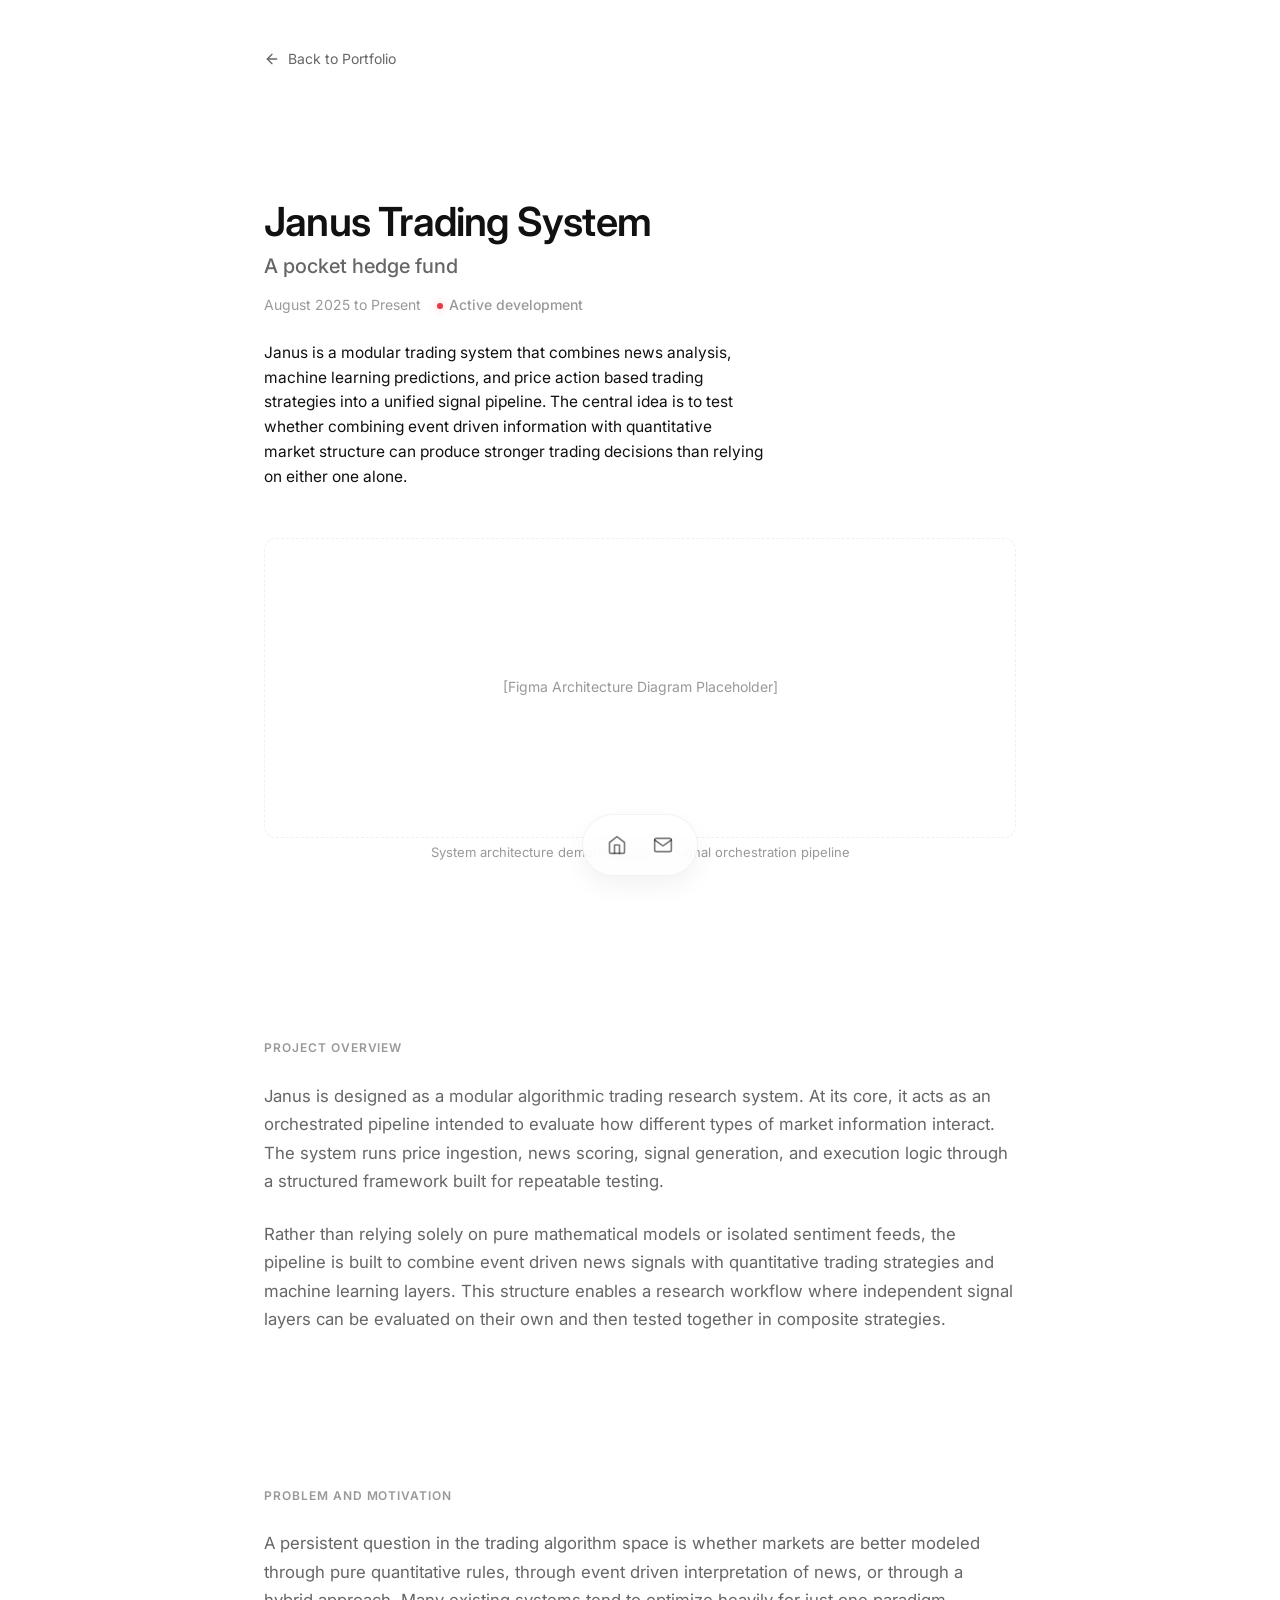
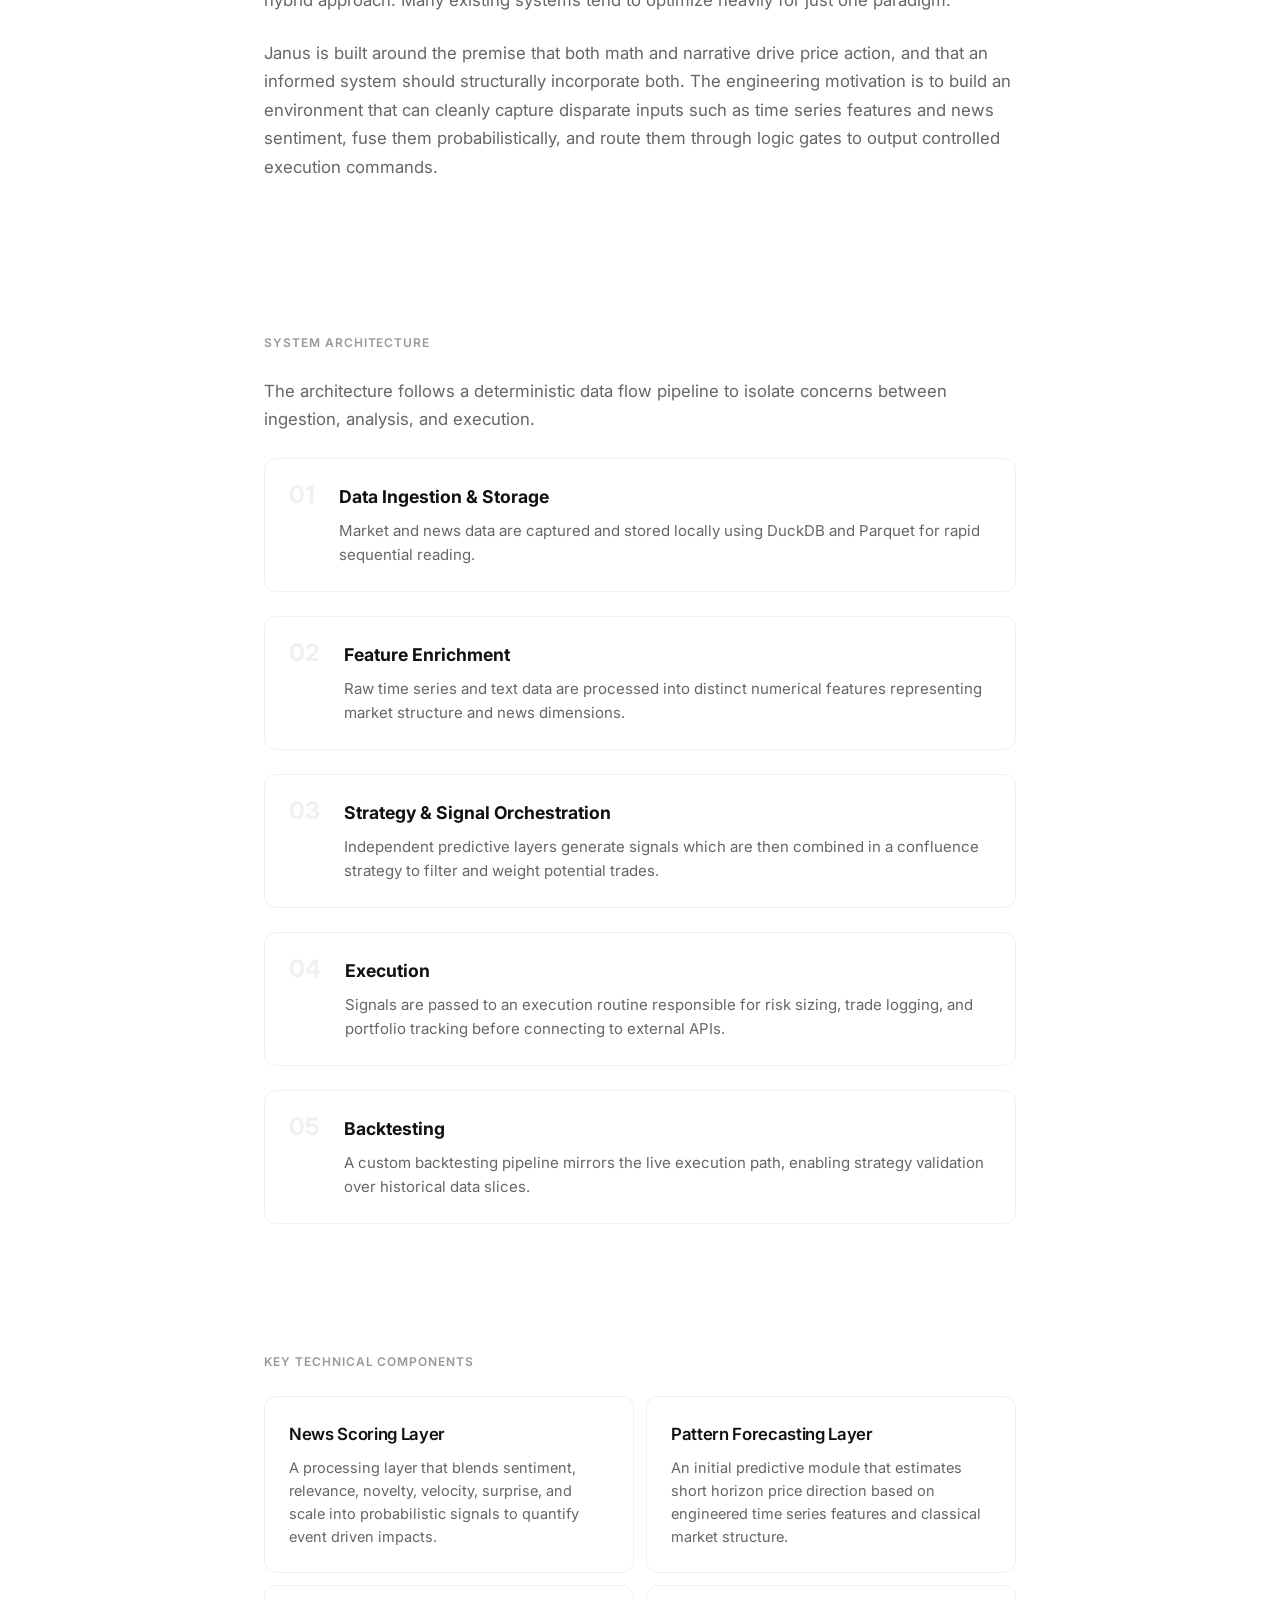
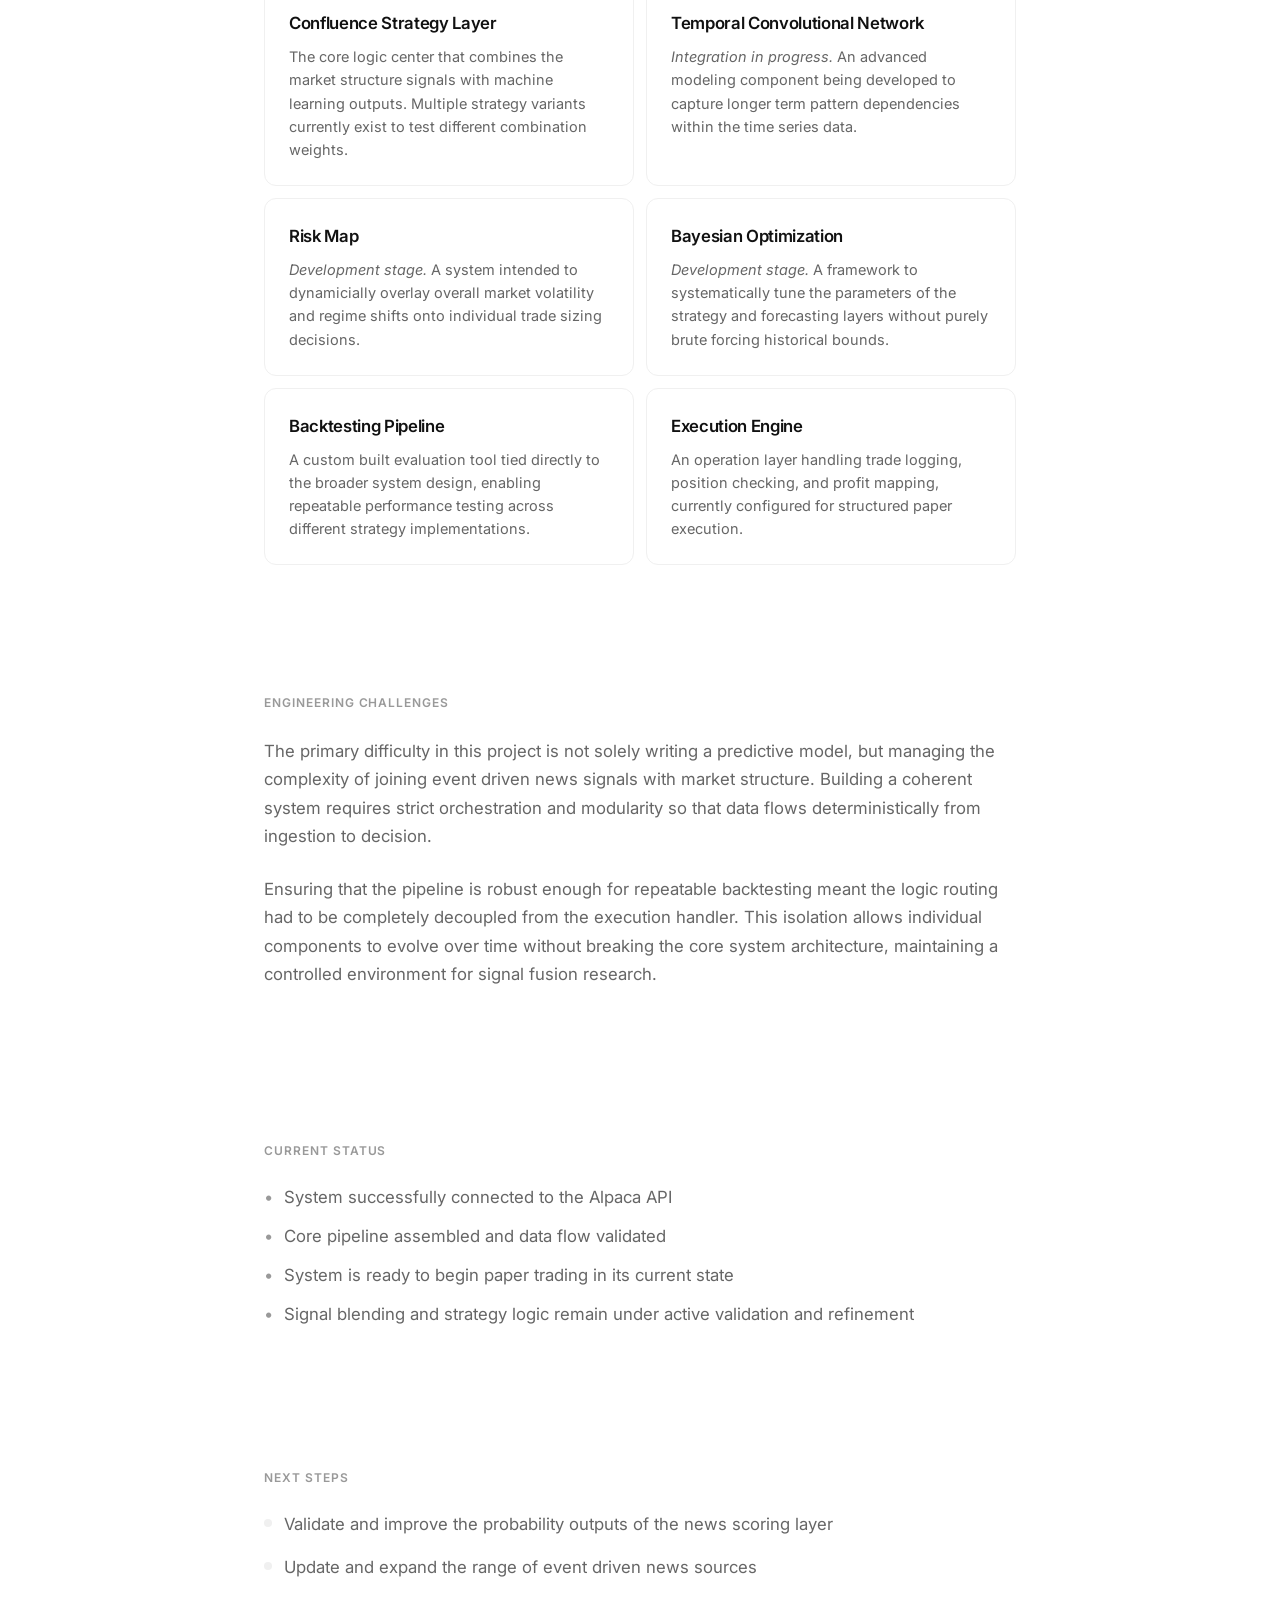
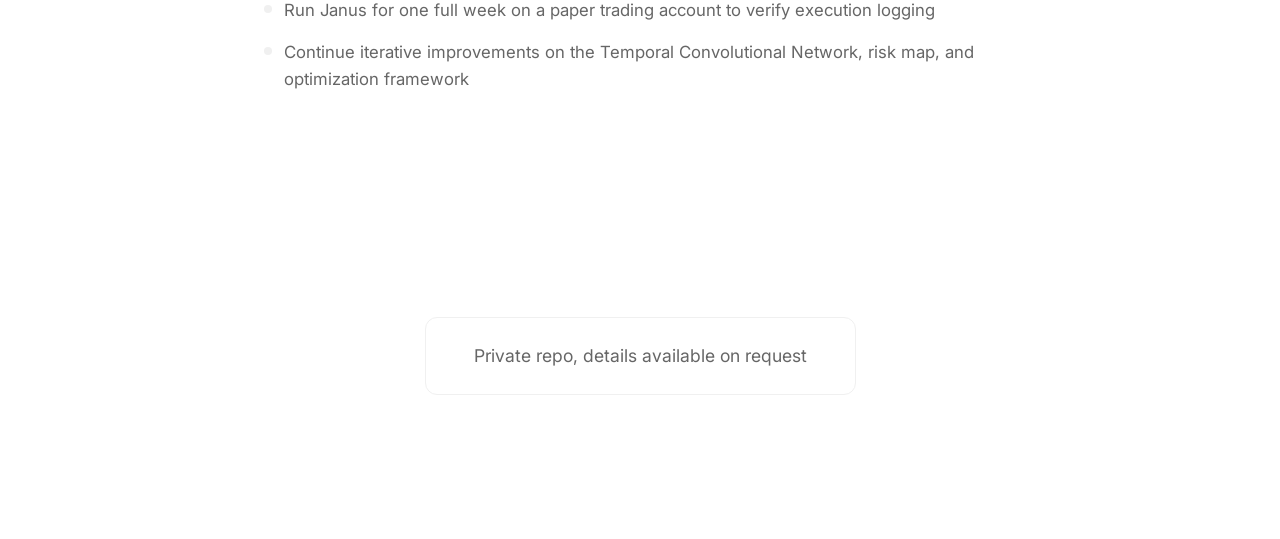
==== projects/janus-trading-system/index.html @ ca42a752 "feat: add Janus Trading System project page" ====
<!DOCTYPE html>
<html lang="en">

<head>
    <meta charset="UTF-8">
    <meta name="viewport" content="width=device-width, initial-scale=1.0">
    <title>Janus Trading System | Karim Sayyahin</title>
    <link rel="preconnect" href="https://fonts.googleapis.com">
    <link rel="preconnect" href="https://fonts.gstatic.com" crossorigin>
    <link href="https://fonts.googleapis.com/css2?family=Inter:wght@400;500;600&display=swap" rel="stylesheet">
    <link rel="icon" type="image/x-icon" href="../../favicon.ico">
    <link rel="icon" type="image/png" sizes="32x32" href="../../favicon-32.png">
    <link rel="apple-touch-icon" href="../../apple-touch-icon.png">
    <link rel="stylesheet" href="../../css/styles.css">
</head>

<body>
    <div class="container project-page-container">

        <main class="main-content project-content">
            <a href="../../index.html" class="back-link">
                <svg viewBox="0 0 24 24" fill="none" stroke="currentColor" stroke-width="2" stroke-linecap="round"
                    stroke-linejoin="round">
                    <line x1="19" y1="12" x2="5" y2="12"></line>
                    <polyline points="12 19 5 12 12 5"></polyline>
                </svg>
                Back to Portfolio
            </a>

            <!-- 1. Hero section -->
            <section class="project-hero">
                <div class="hero-header">
                    <h1>Janus Trading System</h1>
                    <p class="project-subtitle">A pocket hedge fund</p>
                    <div class="project-meta-info">
                        <span class="meta-date">August 2025 to Present</span>
                        <span class="meta-status status-progress"><span class="status-dot"></span>Active
                            development</span>
                    </div>
                </div>

                <p class="intro-lead">
                    Janus is a modular trading system that combines news analysis, machine learning predictions, and
                    price action based trading strategies into a unified signal pipeline. The central idea is to test
                    whether combining event driven information with quantitative market structure can produce stronger
                    trading decisions than relying on either one alone.
                </p>

                <!-- Architecture Diagram Anchor -->
                <div class="architecture-diagram-placeholder">
                    <div class="placeholder-box">
                        <span>[Figma Architecture Diagram Placeholder]</span>
                    </div>
                    <p class="placeholder-caption">System architecture demonstrating the signal orchestration pipeline
                    </p>
                </div>
            </section>

            <!-- 2. Project overview -->
            <section class="project-section">
                <h3 class="section-title">Project Overview</h3>
                <p class="project-text">
                    Janus is designed as a modular algorithmic trading research system. At its core, it acts as an
                    orchestrated pipeline intended to evaluate how different types of market information interact. The
                    system runs price ingestion, news scoring, signal generation, and execution logic through a
                    structured framework built for repeatable testing.
                </p>
                <p class="project-text">
                    Rather than relying solely on pure mathematical models or isolated sentiment feeds, the pipeline is
                    built to combine event driven news signals with quantitative trading strategies and machine learning
                    layers. This structure enables a research workflow where independent signal layers can be evaluated
                    on their own and then tested together in composite strategies.
                </p>
            </section>

            <!-- 3. Problem and motivation -->
            <section class="project-section">
                <h3 class="section-title">Problem and Motivation</h3>
                <p class="project-text">
                    A persistent question in the trading algorithm space is whether markets are better modeled through
                    pure quantitative rules, through event driven interpretation of news, or through a hybrid approach.
                    Many existing systems tend to optimize heavily for just one paradigm.
                </p>
                <p class="project-text">
                    Janus is built around the premise that both math and narrative drive price action, and that an
                    informed system should structurally incorporate both. The engineering motivation is to build an
                    environment that can cleanly capture disparate inputs such as time series features and news
                    sentiment, fuse them probabilistically, and route them through logic gates to output controlled
                    execution commands.
                </p>
            </section>

            <!-- 4. System architecture -->
            <section class="project-section">
                <h3 class="section-title">System Architecture</h3>
                <p class="project-text">
                    The architecture follows a deterministic data flow pipeline to isolate concerns between ingestion,
                    analysis, and execution.
                </p>
                <div class="architecture-list">
                    <div class="arch-step">
                        <span class="arch-number">01</span>
                        <div class="arch-detail">
                            <strong>Data Ingestion & Storage</strong>
                            <p>Market and news data are captured and stored locally using DuckDB and Parquet for rapid
                                sequential reading.</p>
                        </div>
                    </div>
                    <div class="arch-step">
                        <span class="arch-number">02</span>
                        <div class="arch-detail">
                            <strong>Feature Enrichment</strong>
                            <p>Raw time series and text data are processed into distinct numerical features representing
                                market structure and news dimensions.</p>
                        </div>
                    </div>
                    <div class="arch-step">
                        <span class="arch-number">03</span>
                        <div class="arch-detail">
                            <strong>Strategy & Signal Orchestration</strong>
                            <p>Independent predictive layers generate signals which are then combined in a confluence
                                strategy to filter and weight potential trades.</p>
                        </div>
                    </div>
                    <div class="arch-step">
                        <span class="arch-number">04</span>
                        <div class="arch-detail">
                            <strong>Execution</strong>
                            <p>Signals are passed to an execution routine responsible for risk sizing, trade logging,
                                and portfolio tracking before connecting to external APIs.</p>
                        </div>
                    </div>
                    <div class="arch-step">
                        <span class="arch-number">05</span>
                        <div class="arch-detail">
                            <strong>Backtesting</strong>
                            <p>A custom backtesting pipeline mirrors the live execution path, enabling strategy
                                validation over historical data slices.</p>
                        </div>
                    </div>
                </div>
            </section>

            <!-- 5. Key technical components -->
            <section class="project-section">
                <h3 class="section-title">Key Technical Components</h3>
                <div class="components-grid">

                    <div class="component-card">
                        <h4>News Scoring Layer</h4>
                        <p>A processing layer that blends sentiment, relevance, novelty, velocity, surprise, and scale
                            into probabilistic signals to quantify event driven impacts.</p>
                    </div>

                    <div class="component-card">
                        <h4>Pattern Forecasting Layer</h4>
                        <p>An initial predictive module that estimates short horizon price direction based on engineered
                            time series features and classical market structure.</p>
                    </div>

                    <div class="component-card">
                        <h4>Confluence Strategy Layer</h4>
                        <p>The core logic center that combines the market structure signals with machine learning
                            outputs. Multiple strategy variants currently exist to test different combination weights.
                        </p>
                    </div>

                    <div class="component-card">
                        <h4>Temporal Convolutional Network</h4>
                        <p><em>Integration in progress.</em> An advanced modeling component being developed to capture
                            longer term pattern dependencies within the time series data.</p>
                    </div>

                    <div class="component-card">
                        <h4>Risk Map</h4>
                        <p><em>Development stage.</em> A system intended to dynamicially overlay overall market
                            volatility and regime shifts onto individual trade sizing decisions.</p>
                    </div>

                    <div class="component-card">
                        <h4>Bayesian Optimization</h4>
                        <p><em>Development stage.</em> A framework to systematically tune the parameters of the strategy
                            and forecasting layers without purely brute forcing historical bounds.</p>
                    </div>

                    <div class="component-card">
                        <h4>Backtesting Pipeline</h4>
                        <p>A custom built evaluation tool tied directly to the broader system design, enabling
                            repeatable performance testing across different strategy implementations.</p>
                    </div>

                    <div class="component-card">
                        <h4>Execution Engine</h4>
                        <p>An operation layer handling trade logging, position checking, and profit mapping, currently
                            configured for structured paper execution.</p>
                    </div>

                </div>
            </section>

            <!-- 6. Engineering challenges -->
            <section class="project-section">
                <h3 class="section-title">Engineering Challenges</h3>
                <p class="project-text">
                    The primary difficulty in this project is not solely writing a predictive model, but managing the
                    complexity of joining event driven news signals with market structure. Building a coherent system
                    requires strict orchestration and modularity so that data flows deterministically from ingestion to
                    decision.
                </p>
                <p class="project-text">
                    Ensuring that the pipeline is robust enough for repeatable backtesting meant the logic routing had
                    to be completely decoupled from the execution handler. This isolation allows individual components
                    to evolve over time without breaking the core system architecture, maintaining a controlled
                    environment for signal fusion research.
                </p>
            </section>

            <!-- 7. Current status -->
            <section class="project-section">
                <h3 class="section-title">Current Status</h3>
                <ul class="clean-list">
                    <li>System successfully connected to the Alpaca API</li>
                    <li>Core pipeline assembled and data flow validated</li>
                    <li>System is ready to begin paper trading in its current state</li>
                    <li>Signal blending and strategy logic remain under active validation and refinement</li>
                </ul>
            </section>

            <!-- 8. Next steps -->
            <section class="project-section">
                <h3 class="section-title">Next Steps</h3>
                <div class="roadmap-layout">
                    <div class="roadmap-item">
                        <span class="roadmap-bullet"></span>
                        <p>Validate and improve the probability outputs of the news scoring layer</p>
                    </div>
                    <div class="roadmap-item">
                        <span class="roadmap-bullet"></span>
                        <p>Update and expand the range of event driven news sources</p>
                    </div>
                    <div class="roadmap-item">
                        <span class="roadmap-bullet"></span>
                        <p>Run Janus for one full week on a paper trading account to verify execution logging</p>
                    </div>
                    <div class="roadmap-item">
                        <span class="roadmap-bullet"></span>
                        <p>Continue iterative improvements on the Temporal Convolutional Network, risk map, and
                            optimization framework</p>
                    </div>
                </div>
            </section>

            <!-- 9. CTA -->
            <section class="project-cta">
                <div class="cta-box">
                    <p>Private repo, details available on request</p>
                </div>
            </section>

        </main>

    </div>

    <div class="floating-dock-container">
        <nav class="floating-dock">
            <!-- Back to top or simple navigation -->
            <a href="../../index.html" class="dock-item" aria-label="Home">
                <svg viewBox="0 0 24 24" fill="none" stroke="currentColor" stroke-linecap="round"
                    stroke-linejoin="round">
                    <path d="M3 9l9-7 9 7v11a2 2 0 0 1-2 2H5a2 2 0 0 1-2-2z"></path>
                    <polyline points="9 22 9 12 15 12 15 22"></polyline>
                </svg>
            </a>
            <a href="mailto:ksayyahin@gmail.com" class="dock-item" aria-label="Contact">
                <svg viewBox="0 0 24 24" fill="none" stroke="currentColor" stroke-linecap="round"
                    stroke-linejoin="round">
                    <path d="M4 4h16c1.1 0 2 .9 2 2v12c0 1.1-.9 2-2 2H4c-1.1 0-2-.9-2-2V6c0-1.1.9-2 2-2z"></path>
                    <polyline points="22,6 12,13 2,6"></polyline>
                </svg>
            </a>
        </nav>
    </div>

    <script src="../../js/script.js"></script>

</body>

</html>
---- css/styles.css ----
:root {
    /* Dark Mode (Default / ResumX Style) */
    --bg-color: #050505;
    /* Blacker background */
    --text-primary: #ffffff;
    /* Pure white text */
    --text-secondary: #999999;
    --text-tertiary: #666666;

    --border-color: #222222;
    --card-bg: #0a0a0a;
    --card-hover: #141414;

    --accent-color: #ffffff;

    --font-sans: 'Inter', -apple-system, BlinkMacSystemFont, "Segoe UI", Roboto, sans-serif;

    /* Spacing System */
    --space-xs: 4px;
    --space-sm: 12px;
    --space-md: 24px;
    --space-lg: 48px;
    --space-xl: 96px;

    --sidebar-width: 320px;
    --content-max-width: 680px;
    /* Tighter reading measure */
    --page-max-width: 1200px;
}

@media (prefers-color-scheme: light) {
    :root {
        --bg-color: #ffffff;
        --text-primary: #111111;
        --text-secondary: #666666;
        --text-tertiary: #999999;

        --border-color: #f0f0f0;
        --card-bg: #ffffff;
        --card-hover: #fafafa;

        --accent-color: #000000;
    }
}

/* Reset & Base */
*,
*::before,
*::after {
    margin: 0;
    padding: 0;
    box-sizing: border-box;
}

html {
    scroll-behavior: smooth;
    font-size: 16px;
}

body {
    font-family: var(--font-sans);
    background-color: var(--bg-color);
    color: var(--text-primary);
    line-height: 1.6;
    -webkit-font-smoothing: antialiased;
    -moz-osx-font-smoothing: grayscale;
}

a {
    color: inherit;
    text-decoration: none;
    transition: color 0.2s ease;
}

/* Layout Grid */
.container {
    max-width: var(--page-max-width);
    margin: 0 auto;
    padding: var(--space-lg) var(--space-md);

    display: grid;
    grid-template-columns: var(--sidebar-width) 1fr;
    gap: var(--space-xl);
    align-items: start;
}

/* Typography Helpers */
h1,
h2,
h3,
h4 {
    font-weight: 600;
    letter-spacing: -0.02em;
    color: var(--text-primary);
}

.text-subtle {
    color: var(--text-secondary);
}

.text-small {
    font-size: 0.875rem;
}

/* 
  Left Sidebar 
  Fixed positioning on Desktop
*/
.sidebar {
    position: sticky;
    top: var(--space-lg);
    display: flex;
    flex-direction: column;
    gap: var(--space-lg);
}

.profile-header h1 {
    font-size: 1.5rem;
    /* 24px */
    margin-bottom: var(--space-xs);
}

.profile-role {
    font-size: 1rem;
    color: var(--text-secondary);
    margin-bottom: var(--space-sm);
}

.profile-bio {
    font-size: 0.95rem;
    color: var(--text-secondary);
    line-height: 1.6;
}

/* Navigation / Contacts */
.nav-links {
    display: flex;
    flex-direction: column;
    gap: var(--space-sm);
}

.nav-item {
    display: flex;
    align-items: center;
    gap: 10px;
    font-size: 13.5px;
    color: var(--text-secondary);
    padding: 6px 0;
}

.nav-item:hover {
    color: var(--text-primary);
}

.nav-item svg {
    width: 18px;
    height: 18px;
    opacity: 0.7;
}

/* Skills Tags */
.section-title {
    font-size: 0.75rem;
    text-transform: uppercase;
    letter-spacing: 0.08em;
    color: var(--text-tertiary);
    font-weight: 600;
    margin-bottom: var(--space-md);
}

.tags-wrapper {
    display: flex;
    flex-wrap: wrap;
    gap: 8px;
}

.tag {
    font-size: 13.5px;
    padding: 6px 12px;
    border-radius: 99px;
    /* Pill shape */
    background: var(--card-hover);
    color: var(--text-primary);
    border: 1px solid transparent;
    transition: all 0.2s ease;
}

.tag:hover {
    border-color: var(--border-color);
}

/* 
  Main Content Area 
*/
.main-content {
    display: flex;
    flex-direction: column;
    gap: 80px;
    /* Big spacing between major sections */
    max-width: var(--content-max-width);
}

/* Intro Section */
.intro-lead {
    font-size: 15.5px;
    /* ~11.5pt */
    line-height: 1.6;
    color: var(--text-primary);
    font-weight: 400;
    max-width: 500px;
}

/* Projects Grid (The "Bento" look) */
.projects-grid {
    display: grid;
    grid-template-columns: 1fr;
    gap: var(--space-sm);
}

.project-card {
    display: block;
    padding: var(--space-md);
    background: var(--card-bg);
    border: 1px solid var(--border-color);
    border-radius: 12px;
    transition: all 0.2s cubic-bezier(0.16, 1, 0.3, 1);
    position: relative;
    overflow: hidden;
}

.project-card:hover {
    background: var(--card-hover);
    transform: translateY(-2px);
    border-color: var(--text-tertiary);
}

.project-header {
    display: flex;
    justify-content: space-between;
    align-items: flex-start;
    margin-bottom: var(--space-sm);
}

.project-title {
    font-size: 1.1rem;
    font-weight: 600;
}

.project-year {
    font-size: 13.5px;
    color: var(--text-tertiary);
    font-variant-numeric: tabular-nums;
}

.project-desc {
    font-size: 0.95rem;
    color: var(--text-secondary);
    margin-bottom: var(--space-sm);
}

.project-tags {
    font-size: 13.5px;
    color: var(--text-tertiary);
    margin-right: 120px;
    /* Make space for the status indicator */
}

/* Project Status Indicator */
.project-status {
    position: absolute;
    bottom: var(--space-md);
    right: var(--space-md);
    display: flex;
    align-items: center;
    gap: 6px;
    font-size: 12px;
    font-weight: 500;
    color: var(--text-secondary);
}

.status-dot {
    width: 6px;
    height: 6px;
    border-radius: 50%;
}

.status-complete .status-dot {
    background-color: #2a9d8f;
    /* Greenish/Teal */
    box-shadow: 0 0 8px rgba(42, 157, 143, 0.4);
}

.status-progress .status-dot {
    background-color: #e63946;
    /* Red */
    box-shadow: 0 0 8px rgba(230, 57, 70, 0.4);
}

/* Experience List (Redesigned as Cards) */
.experience-group {
    display: flex;
    flex-direction: column;
    gap: var(--space-sm);
}

.experience-card {
    display: flex;
    gap: var(--space-md);
    padding: 20px;
    background: var(--card-bg);
    border: 1px solid var(--border-color);
    border-radius: 16px;
    transition: all 0.2s cubic-bezier(0.16, 1, 0.3, 1);
}

.experience-card:hover {
    background: var(--card-hover);
    border-color: var(--text-tertiary);
}

.exp-icon {
    width: 40px;
    height: 40px;
    border-radius: 50%;
    background-color: #1a1a1a;
    display: flex;
    align-items: center;
    justify-content: center;
    flex-shrink: 0;
    font-size: 1.2rem;
}

.exp-content {
    flex: 1;
    display: flex;
    flex-direction: column;
    gap: 6px;
}

.exp-header h3 {
    font-size: 0.95rem;
    /* Adjusted to match template hierarchy */
    font-weight: 600;
    margin-bottom: 4px;
}

.exp-meta {
    display: flex;
    align-items: center;
    flex-wrap: wrap;
    gap: 12px;
    font-size: 13.5px;
    color: var(--text-tertiary);
    margin-bottom: 4px;
}

.exp-meta span {
    display: flex;
    align-items: center;
    gap: 4px;
}

.exp-description {
    font-size: 15.5px;
    /* ~11.5pt */
    color: var(--text-secondary);
    line-height: 1.5;
}

/* Mobile Responsive */
@media (max-width: 850px) {
    .container {
        grid-template-columns: 1fr;
        gap: var(--space-lg);
        padding: var(--space-md);
    }

    .sidebar {
        position: relative;
        top: 0;
        border-bottom: 1px solid var(--border-color);
        padding-bottom: var(--space-lg);
    }

    .experience-item {
        grid-template-columns: 1fr;
        /* Stack date on top */
        gap: 8px;
    }
}

/* 
  Floating Dock Menu 
  - Fixed at bottom
  - Glassmorphism effect
  - iOS/MacOS style
*/

.floating-dock-container {
    position: fixed;
    bottom: 24px;
    left: 50%;
    transform: translateX(-50%);
    z-index: 1000;

    display: flex;
    align-items: center;
    gap: 8px;
    /* Spacing between social and nav */

    /* Smooth transition for hiding */
    transition: transform 0.4s cubic-bezier(0.16, 1, 0.3, 1), opacity 0.4s ease;
}

.floating-dock-container.dock-hidden {
    transform: translateX(-50%) translateY(150%);
    opacity: 0;
    pointer-events: none;
}

/* The Main Dock */
.floating-dock {
    display: flex;
    align-items: center;
    gap: 6px;

    padding: 10px 14px;
    background-color: rgba(20, 20, 20, 0.65);
    /* Dark semi-transparent */
    backdrop-filter: blur(12px);
    -webkit-backdrop-filter: blur(12px);
    border: 1px solid rgba(255, 255, 255, 0.1);
    border-radius: 99px;
    box-shadow: 0 10px 25px rgba(0, 0, 0, 0.2);
}

.dock-item {
    display: flex;
    align-items: center;
    justify-content: center;
    width: 40px;
    height: 40px;
    color: rgba(255, 255, 255, 0.6);
    border-radius: 50%;
    transition: all 0.2s cubic-bezier(0.16, 1, 0.3, 1);
    position: relative;
}

.dock-item:hover {
    background-color: rgba(255, 255, 255, 0.1);
    color: #ffffff;
    transform: translateY(-4px) scale(1.1);
}

.dock-item svg {
    width: 20px;
    height: 20px;
    stroke-width: 2px;
}

/* Tooltip on hover */
.dock-item::after {
    content: attr(aria-label);
    position: absolute;
    bottom: 100%;
    left: 50%;
    transform: translateX(-50%) translateY(-8px);
    padding: 4px 8px;
    background: #000;
    color: #fff;
    font-size: 0.75rem;
    border-radius: 4px;
    opacity: 0;
    pointer-events: none;
    transition: opacity 0.2s;
    white-space: nowrap;
    margin-bottom: 8px;
}

.dock-item:hover::after {
    opacity: 1;
}

/* Active State indicator */
.dock-item.active {
    color: #fff;
    background-color: rgba(255, 255, 255, 0.15);
}

/* Light Mode Adjustments */
@media (prefers-color-scheme: light) {
    .floating-dock {
        background-color: rgba(255, 255, 255, 0.8);
        border: 1px solid rgba(0, 0, 0, 0.05);
        box-shadow: 0 10px 25px rgba(0, 0, 0, 0.05);
    }

    .dock-item {
        color: rgba(0, 0, 0, 0.5);
    }

    .dock-item:hover {
        background-color: rgba(0, 0, 0, 0.05);
        color: #000000;
    }

    .dock-item.active {
        color: #000;
        background-color: rgba(0, 0, 0, 0.08);
    }
}

/* =========================================
   Project Page Specific Styles
   ========================================= */

.project-page-container {
    max-width: 800px;
    margin: 0 auto;
    padding: var(--space-lg) var(--space-md);
    display: block;
    /* Override default container grid */
}

.project-content {
    max-width: 100%;
}

.back-link {
    display: inline-flex;
    align-items: center;
    gap: 8px;
    font-size: 14px;
    color: var(--text-secondary);
    margin-bottom: var(--space-lg);
    transition: color 0.2s;
}

.back-link:hover {
    color: var(--text-primary);
}

.back-link svg {
    width: 16px;
    height: 16px;
}

.project-hero {
    margin-bottom: var(--space-lg);
}

.hero-header {
    margin-bottom: var(--space-md);
}

.hero-header h1 {
    font-size: 2.5rem;
    margin-bottom: var(--space-xs);
    line-height: 1.2;
}

.project-subtitle {
    font-size: 1.25rem;
    color: var(--text-secondary);
    margin-bottom: var(--space-sm);
    font-weight: 500;
}

.project-meta-info {
    display: flex;
    gap: 16px;
    align-items: center;
    font-size: 14px;
    color: var(--text-tertiary);
}

.meta-status {
    display: flex;
    align-items: center;
    gap: 6px;
    font-weight: 500;
}

.architecture-diagram-placeholder {
    margin: var(--space-lg) 0;
}

.placeholder-box {
    width: 100%;
    height: 300px;
    background: var(--card-bg);
    border: 1px dashed var(--border-color);
    border-radius: 12px;
    display: flex;
    align-items: center;
    justify-content: center;
    color: var(--text-tertiary);
    font-size: 14px;
    margin-bottom: var(--space-xs);
}

.placeholder-caption {
    font-size: 13px;
    color: var(--text-tertiary);
    text-align: center;
}

.project-section {
    margin-bottom: var(--space-lg);
}

.project-text {
    font-size: 1.05rem;
    color: var(--text-secondary);
    line-height: 1.7;
    margin-bottom: var(--space-md);
}

.architecture-list {
    display: flex;
    flex-direction: column;
    gap: var(--space-md);
    margin-top: var(--space-md);
}

.arch-step {
    display: flex;
    gap: var(--space-md);
    background: var(--card-bg);
    padding: var(--space-md);
    border-radius: 12px;
    border: 1px solid var(--border-color);
}

.arch-number {
    font-size: 1.5rem;
    font-weight: 700;
    color: var(--border-color);
    /* Subtle number */
    line-height: 1;
}

.arch-detail strong {
    display: block;
    font-size: 1.1rem;
    color: var(--text-primary);
    margin-bottom: 8px;
}

.arch-detail p {
    font-size: 15px;
    color: var(--text-secondary);
    margin: 0;
}

.components-grid {
    display: grid;
    grid-template-columns: repeat(auto-fit, minmax(280px, 1fr));
    gap: var(--space-sm);
}

.component-card {
    background: var(--card-bg);
    border: 1px solid var(--border-color);
    border-radius: 12px;
    padding: var(--space-md);
    transition: transform 0.2s;
}

.component-card:hover {
    transform: translateY(-2px);
    border-color: var(--text-tertiary);
}

.component-card h4 {
    font-size: 1.05rem;
    margin-bottom: 8px;
    color: var(--text-primary);
}

.component-card p {
    font-size: 14.5px;
    color: var(--text-secondary);
    margin: 0;
}

.clean-list {
    list-style: none;
    /* Removed default bullets for cleaner look as requested */
}

.clean-list li {
    font-size: 1.05rem;
    color: var(--text-secondary);
    margin-bottom: 12px;
    padding-left: 20px;
    position: relative;
}

.clean-list li::before {
    content: "•";
    position: absolute;
    left: 0;
    color: var(--text-tertiary);
}

.roadmap-layout {
    display: flex;
    flex-direction: column;
    gap: 16px;
    margin-top: var(--space-sm);
}

.roadmap-item {
    display: flex;
    align-items: flex-start;
    gap: 12px;
}

.roadmap-bullet {
    width: 8px;
    height: 8px;
    background: var(--border-color);
    border-radius: 50%;
    margin-top: 8px;
    flex-shrink: 0;
}

.roadmap-item p {
    font-size: 1.05rem;
    color: var(--text-secondary);
    margin: 0;
}

.project-cta {
    margin-top: var(--space-xl);
    margin-bottom: var(--space-xl);
    text-align: center;
}

.cta-box {
    display: inline-block;
    padding: var(--space-md) var(--space-lg);
    background: var(--card-bg);
    border: 1px solid var(--border-color);
    border-radius: 12px;
    font-size: 1.1rem;
    color: var(--text-secondary);
}
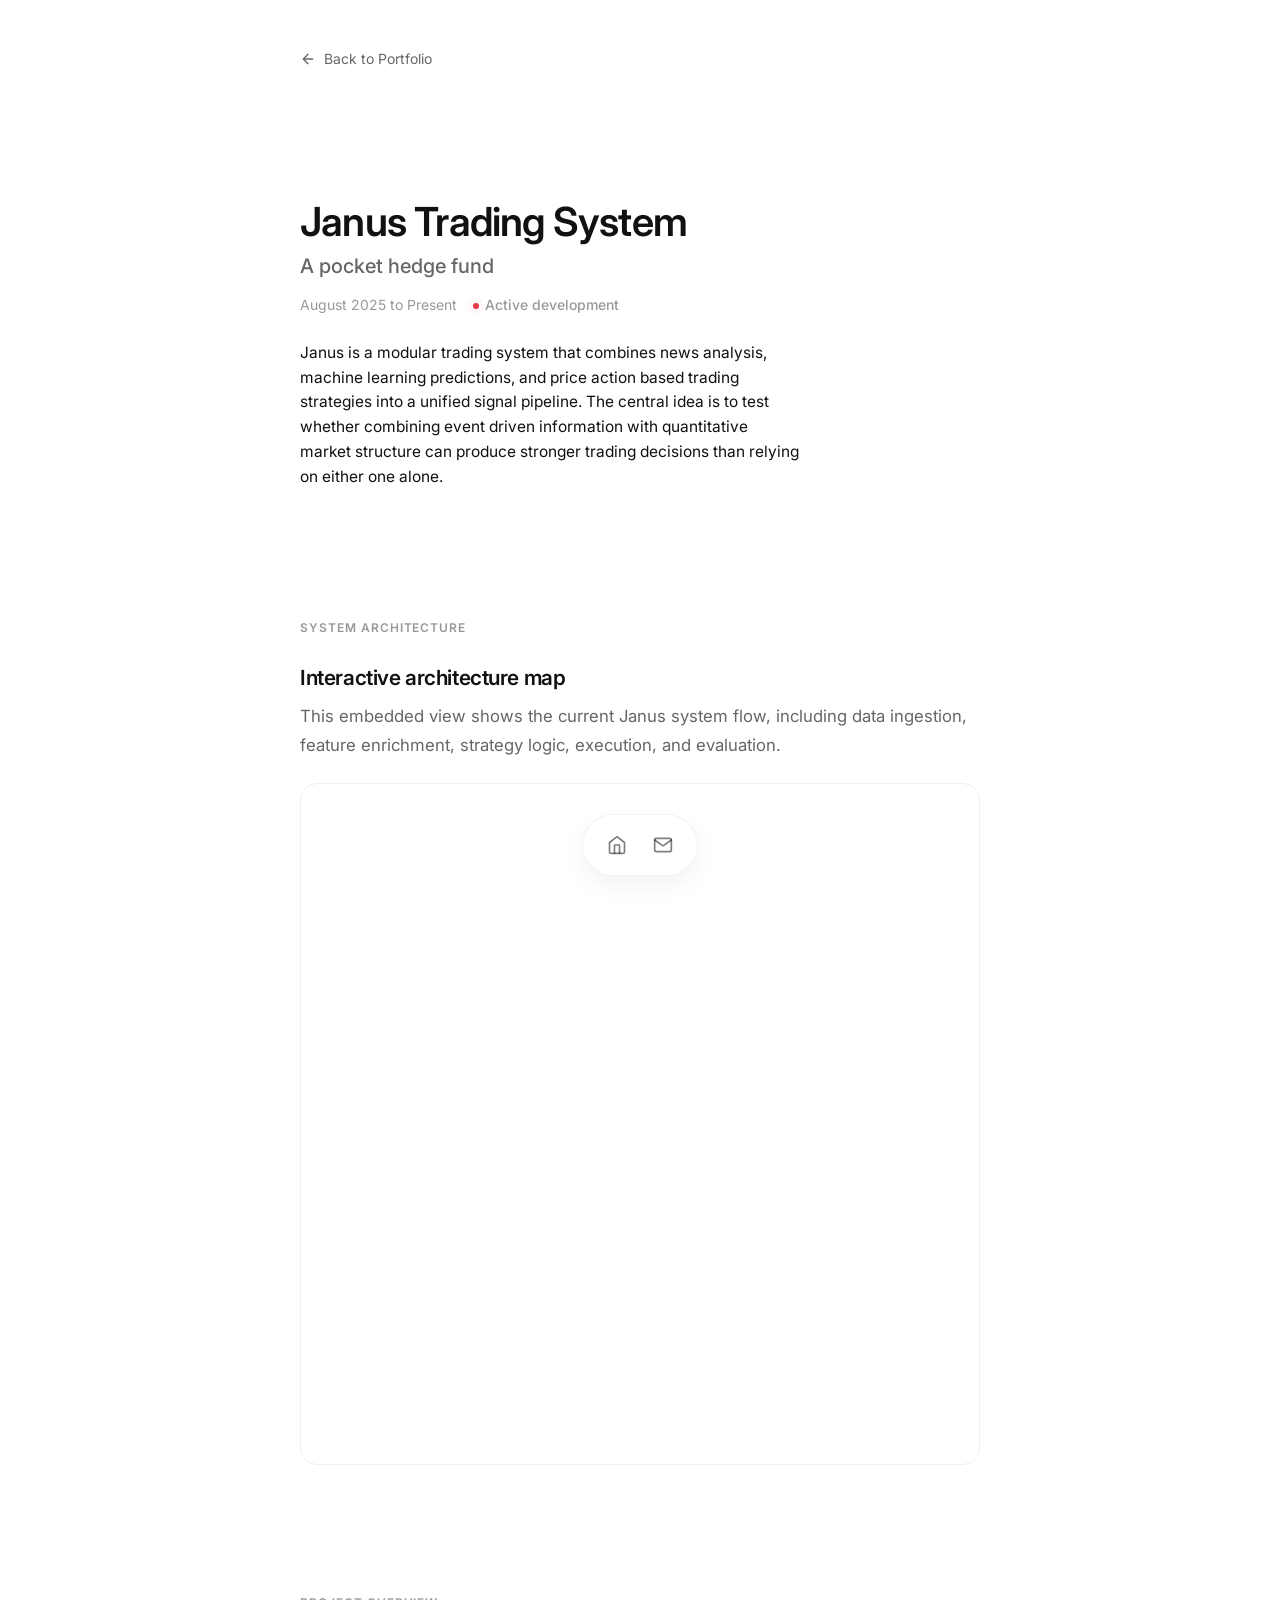
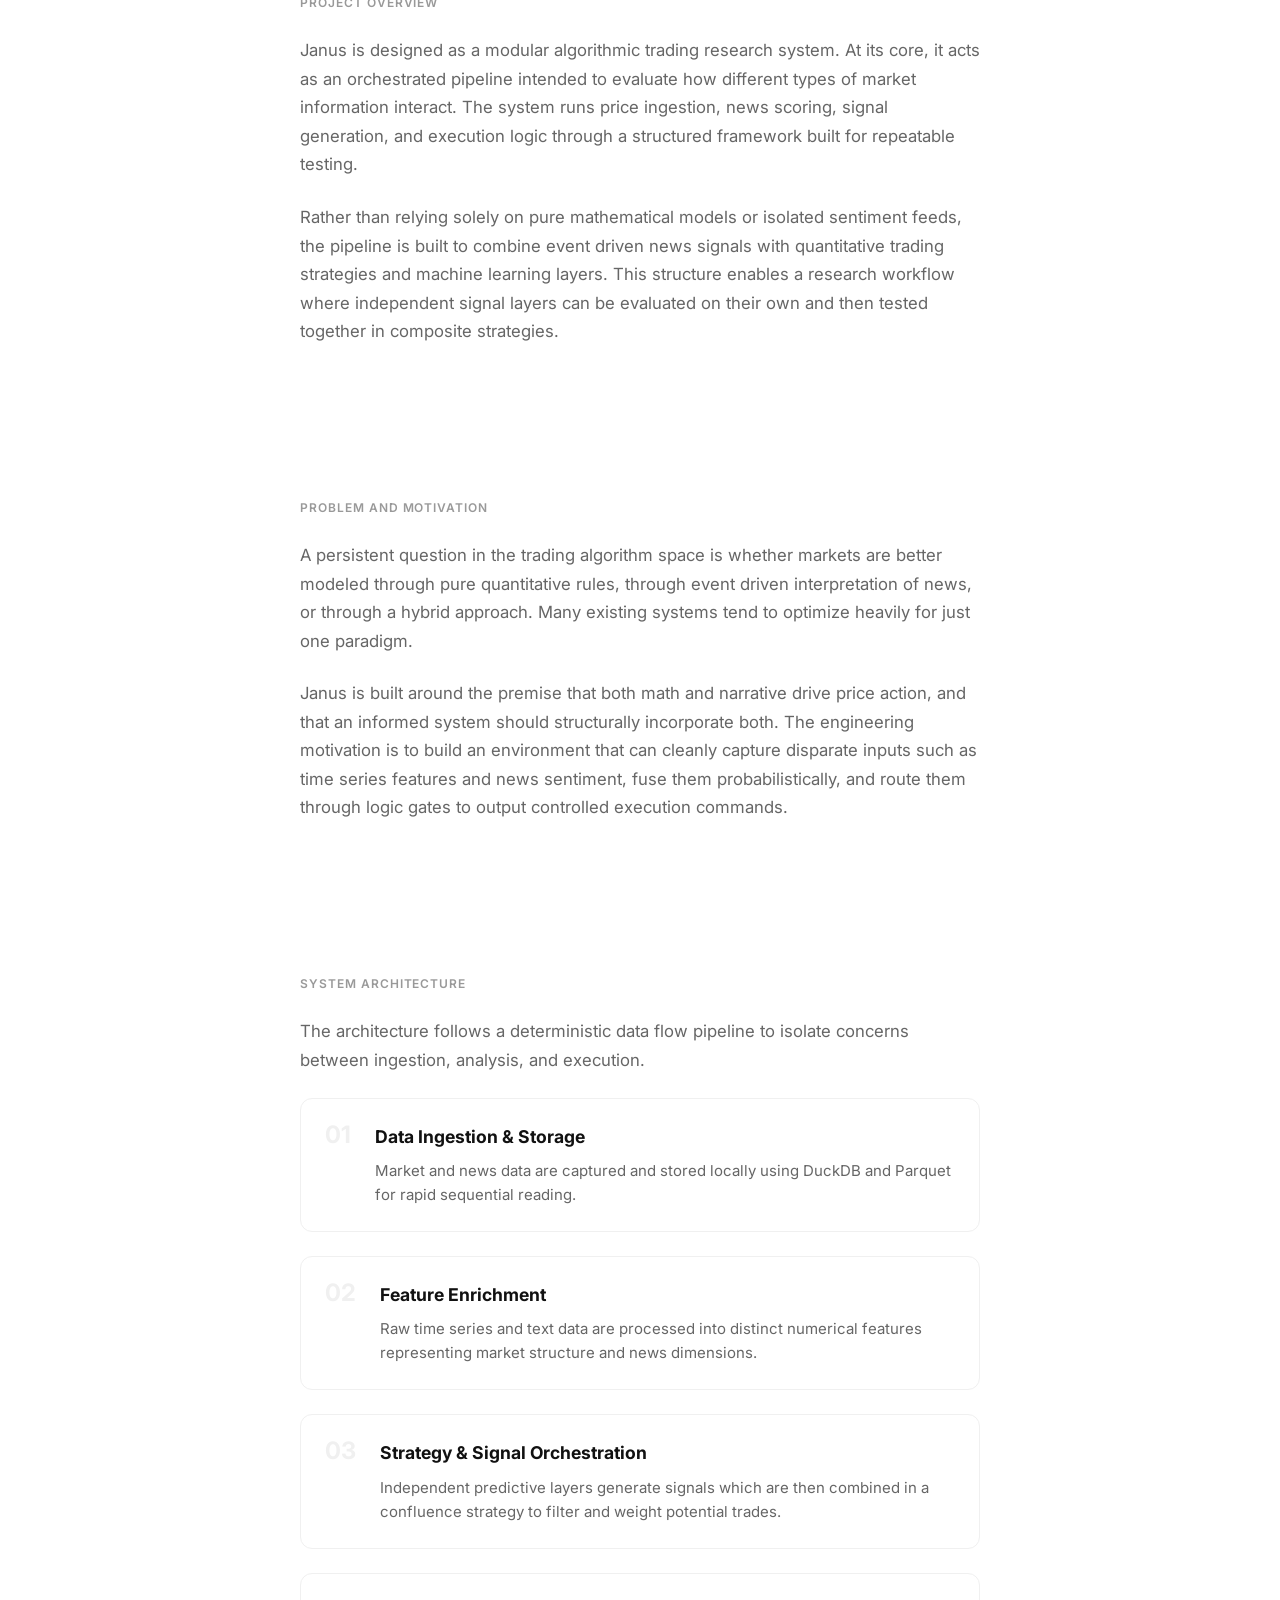
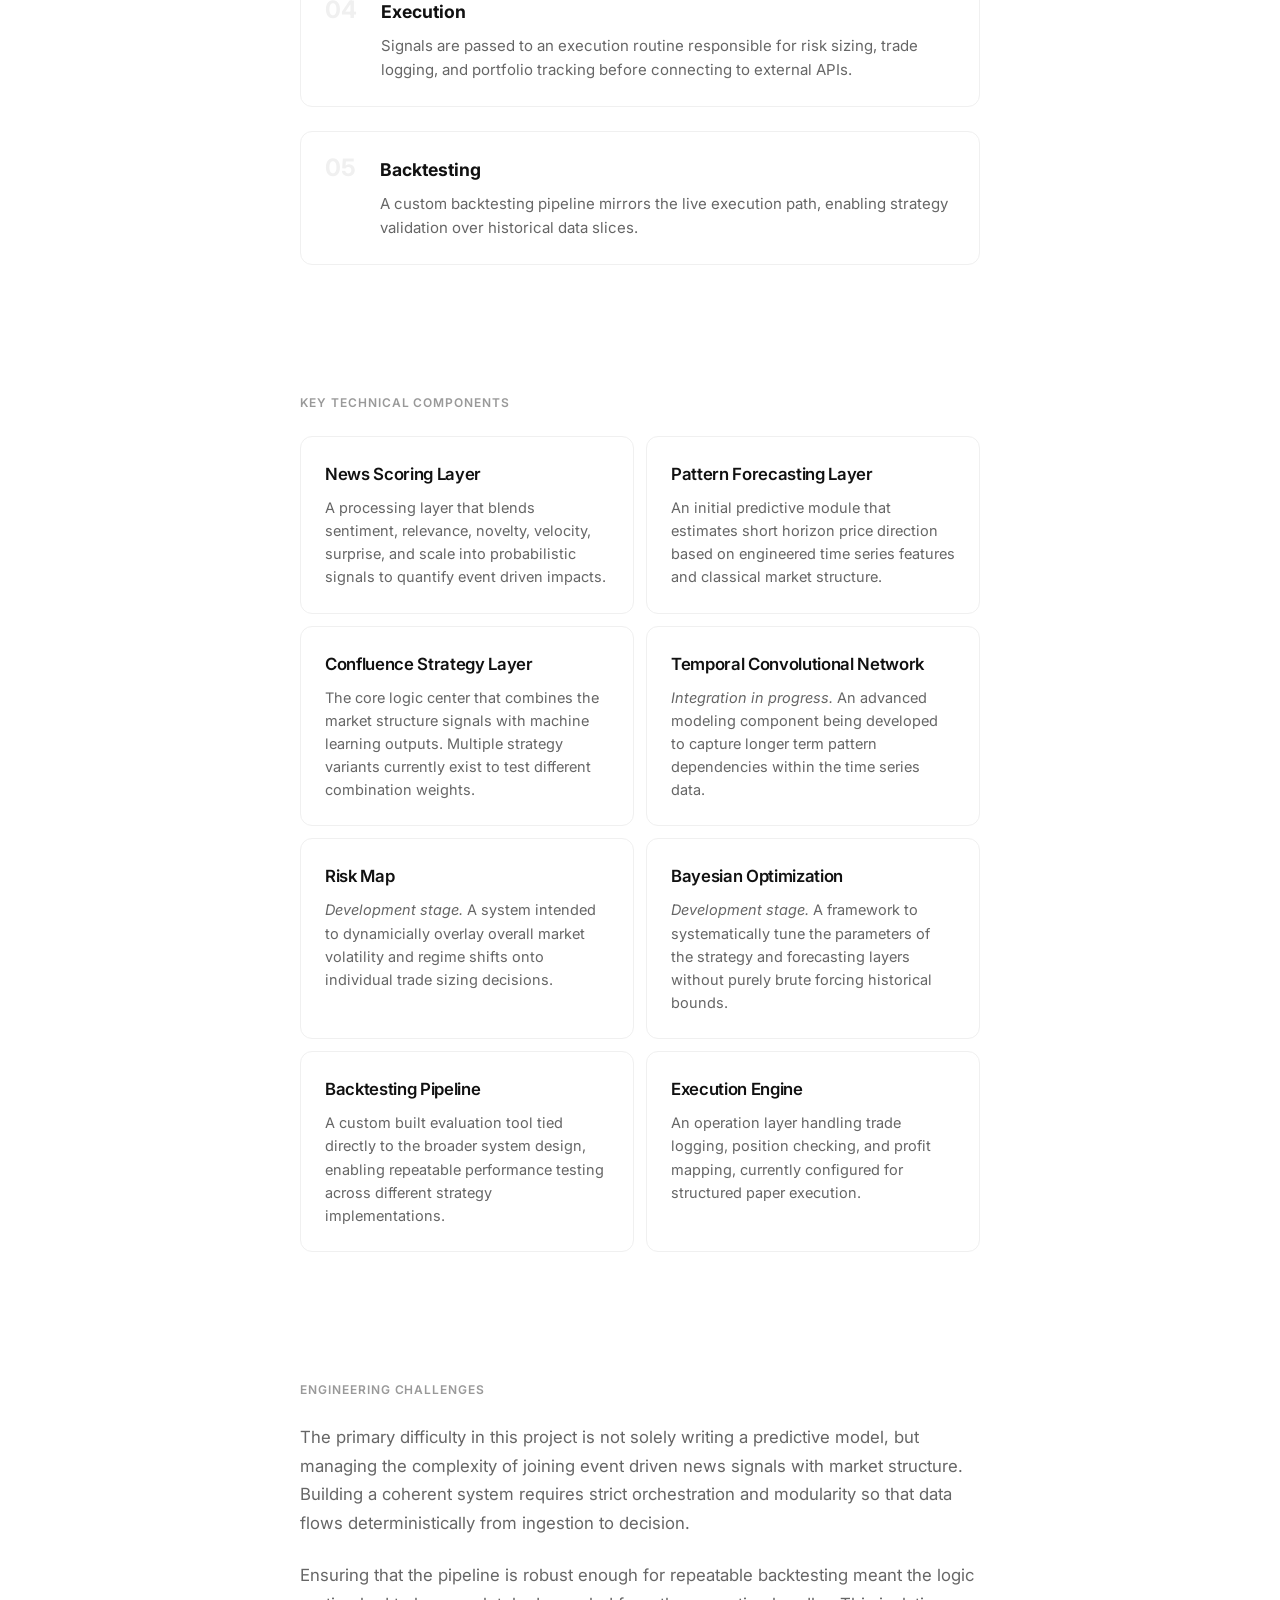
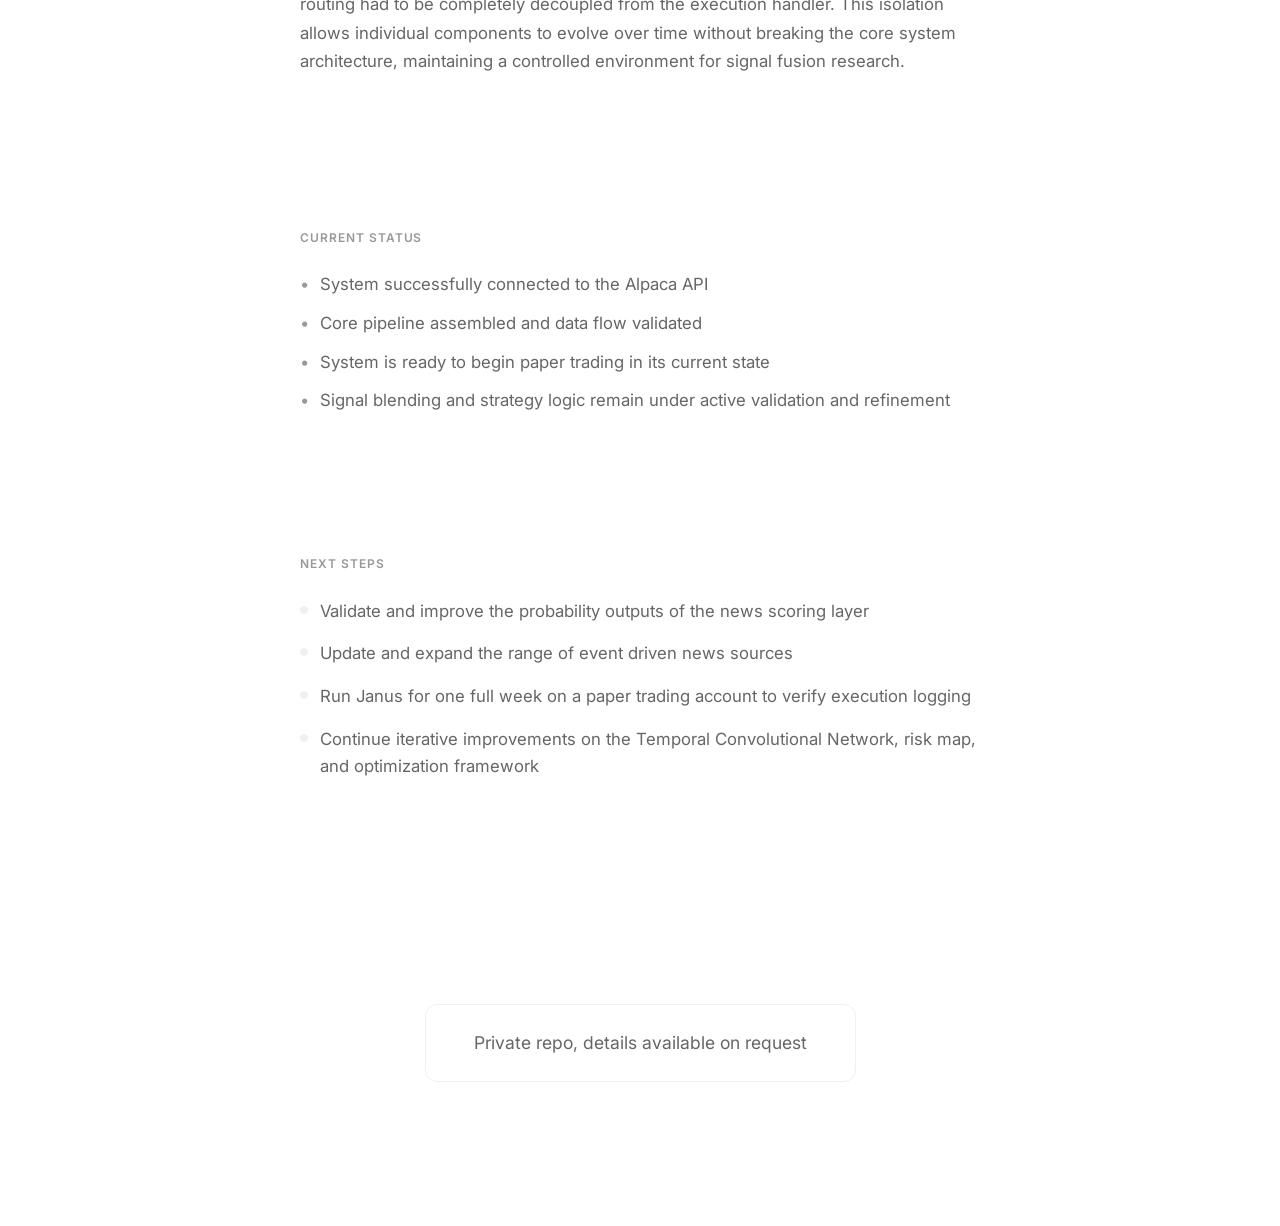
==== commit 856e2b74: "feat: embed Janus Figma architecture map" ====
--- a/projects/janus-trading-system/index.html
+++ b/projects/janus-trading-system/index.html
@@ -45,15 +45,27 @@
                     whether combining event driven information with quantitative market structure can produce stronger
                     trading decisions than relying on either one alone.
                 </p>
-
-                <!-- Architecture Diagram Anchor -->
-                <div class="architecture-diagram-placeholder">
-                    <div class="placeholder-box">
-                        <span>[Figma Architecture Diagram Placeholder]</span>
-                    </div>
-                    <p class="placeholder-caption">System architecture demonstrating the signal orchestration pipeline
+            </section>
+
+            <!-- Interactive Architecture Map -->
+            <section class="project-section">
+                <div class="section-header" style="margin-bottom: var(--space-md);">
+                    <p class="section-title">System Architecture</p>
+                    <h2 style="font-size: 1.3rem; margin-bottom: 8px;">Interactive architecture map</h2>
+                    <p class="project-text">
+                        This embedded view shows the current Janus system flow, including data ingestion,
+                        feature enrichment, strategy logic, execution, and evaluation.
                     </p>
                 </div>
+
+                <div class="figma-embed-wrapper">
+                    <iframe class="figma-embed" title="Janus Trading System architecture map"
+                        src="https://www.figma.com/embed?embed_host=share&url=https%3A%2F%2Fwww.figma.com%2Fboard%2FeGAqmXJamFrk1HolobcguU%2FTrading-Algo-End-to-End-Flow%3Fnode-id%3D0-1%26t%3DesXU2QZqduJ546Nz-1"
+                        allowfullscreen>
+                    </iframe>
+                </div>
+
+                <!-- Optional future fallback: static architecture image can be placed here -->
             </section>
 
             <!-- 2. Project overview -->
--- a/css/styles.css
+++ b/css/styles.css
@@ -515,15 +515,18 @@
    ========================================= */
 
 .project-page-container {
-    max-width: 800px;
+    max-width: var(--page-max-width);
     margin: 0 auto;
     padding: var(--space-lg) var(--space-md);
-    display: block;
-    /* Override default container grid */
+    display: flex;
+    flex-direction: column;
+    align-items: center;
 }
 
 .project-content {
-    max-width: 100%;
+    max-width: var(--content-max-width);
+    width: 100%;
+    margin: 0 auto;
 }
 
 .back-link {
@@ -541,8 +544,9 @@
 }
 
 .back-link svg {
-    width: 16px;
-    height: 16px;
+    width: 16px !important;
+    height: 16px !important;
+    flex-shrink: 0;
 }
 
 .project-hero {
@@ -746,4 +750,40 @@
     border-radius: 12px;
     font-size: 1.1rem;
     color: var(--text-secondary);
+}
+
+/* Figma Embed Styling */
+.figma-embed-wrapper {
+    position: relative;
+    width: 100%;
+    min-height: 680px;
+    border-radius: 18px;
+    overflow: hidden;
+    border: 1px solid var(--border-color);
+    background: var(--card-bg);
+}
+
+.figma-embed {
+    width: 100%;
+    height: 680px;
+    border: 0;
+    display: block;
+}
+
+@media (max-width: 900px) {
+
+    .figma-embed-wrapper,
+    .figma-embed {
+        min-height: 520px;
+        height: 520px;
+    }
+}
+
+@media (max-width: 600px) {
+
+    .figma-embed-wrapper,
+    .figma-embed {
+        min-height: 420px;
+        height: 420px;
+    }
 }
